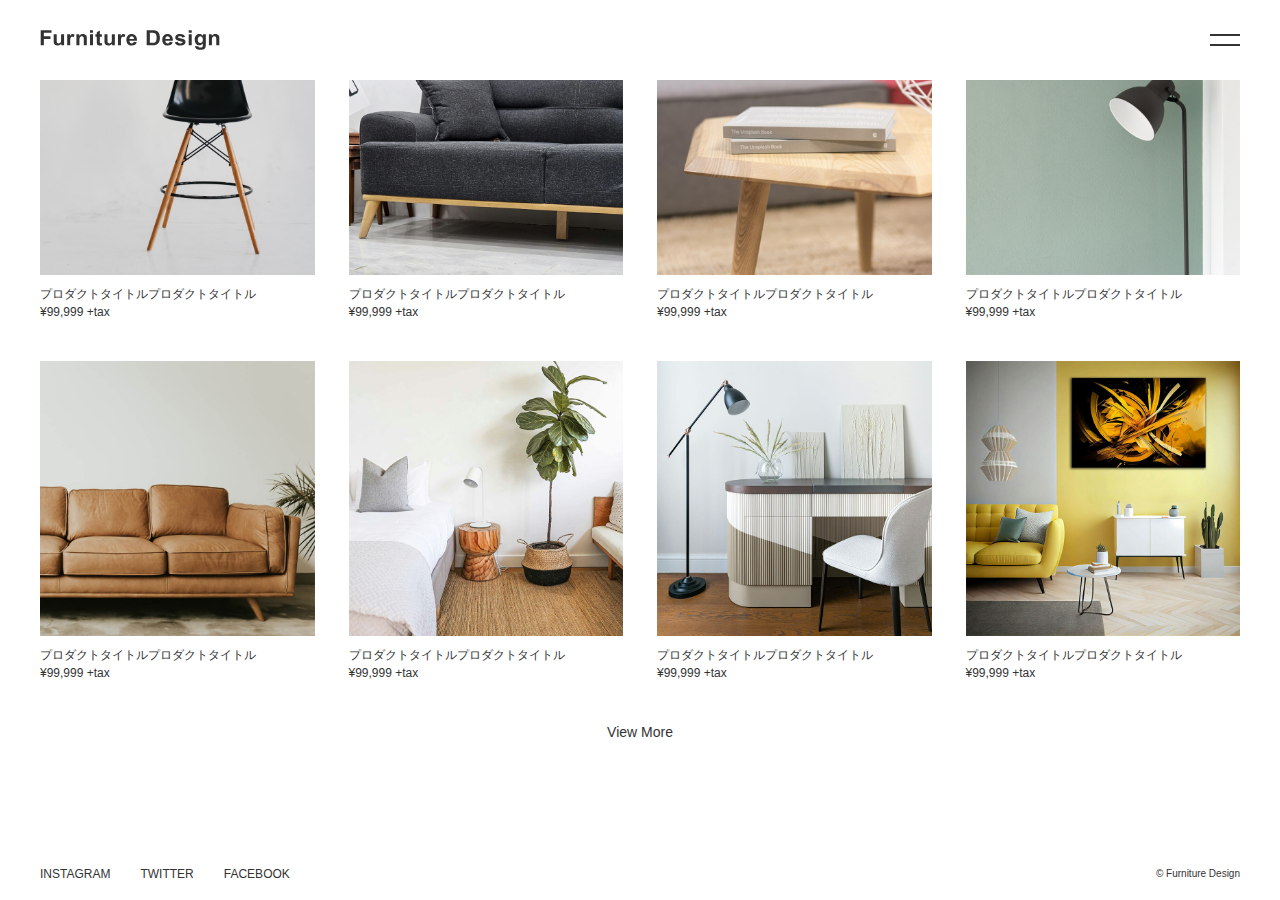
==== index.html @ 2f9ab433 "メニューリンク変更" ====
<!DOCTYPE html>
<html lang="ja">
<head>
  <meta charset="UTF-8">
  <meta name="viewport" content="width=device-width, initial-scale=1.0">
  <meta name="description" content="シンプルで質の良い、どんなお部屋にも合う家具の店">
  <title>Furniture Design</title>
  <link rel="shortcut icon" href="./img/favicon.ico" type="image/x-icon">
  <link rel="stylesheet" href="./css/reset.css">
  <link rel="stylesheet" href="./css/common.css">
</head>

<body>
  <header class="header">
    <div class="header__inner inner">
      <!-- header__logo -->
      <h1 class="header__logo">
        <a href="" class="header__link">
          <img src="./img/logo.svg" width="180" height="21" alt="シンプルで質の良い、どんなお部屋にも合う家具の店" class="header__logo-img">
        </a>
      </h1>
      <!-- header__menu -->
      <div class="header__menu-btn">
        <span class="header__menu-line"></span>
        <span class="header__menu-line"></span>

        <nav class="header__menu">
          <ul class="header__menu-list">
            <li class="header__menu-itm"><a href="./products.html" class="header__menu-link">Products</a></li>
            <li class="header__menu-itm"><a href="./about.html" class="header__menu-link">About</a></li>
            <li class="header__menu-itm"><a href="./company.html" class="header__menu-link">Company</a></li>
            <li class="header__menu-itm"><a href="mailto:xxxxx@xxx.xxx?subject=お問い合わせ" class="header__menu-link">Contact</a></li>
          </ul>
        </nav>
      </div><!-- /.header__menu -->
    </div><!-- /.header__inner -->
  </header>

  <main class="main">
    <section class="sec">
      <div class="sec__inner inner">
        <h2 class="hidden">ピックアップ</h2>
        <ul class="products__list sec__list">
          <li class="prodcut__item item1">
            <a href="" class="products__link">
              <img src="./img/item1.jpg" width="294.5" height="294.5" alt="" class="products__img">
              <div class="products__txt">
                <span class="products__title">プロダクトタイトルプロダクトタイトル</span>
                <span class="products__price">&yen;99,999 +tax</span>
              </div>
            </a>
          </li>
          <li class="prodcut__item item2">
            <a href="" class="products__link">
              <img src="./img/item2.jpg" width="294.5" height="294.5" alt="" class="products__img">
              <div class="products__txt">
                <span class="products__title">プロダクトタイトルプロダクトタイトル</span>
                <span class="products__price">&yen;99,999 +tax</span>
              </div>
            </a>
          </li>
          <li class="prodcut__item item3">
            <a href="" class="products__link">
              <img src="./img/item3.jpg" width="294.5" height="294.5" alt="" class="products__img">
              <div class="products__txt">
                <span class="products__title">プロダクトタイトルプロダクトタイトル</span>
                <span class="products__price">&yen;99,999 +tax</span>
              </div>
            </a>
          </li>
          <li class="prodcut__item item4">
            <a href="" class="products__link">
              <img src="./img/item4.jpg" width="294.5" height="294.5" alt="" class="products__img">
              <div class="products__txt">
                <span class="products__title">プロダクトタイトルプロダクトタイトル</span>
                <span class="products__price">&yen;99,999 +tax</span>
              </div>
            </a>
          </li>
          <li class="prodcut__item item5">
            <a href="" class="products__link">
              <img src="./img/item5.jpg" width="294.5" height="294.5" alt="" class="products__img">
              <div class="products__txt">
                <span class="products__title">プロダクトタイトルプロダクトタイトル</span>
                <span class="products__price">&yen;99,999 +tax</span>
              </div>
            </a>
          </li>
          <li class="prodcut__item ite61">
            <a href="" class="products__link">
              <img src="./img/item6.jpg" width="294.5" height="294.5" alt="" class="products__img">
              <div class="products__txt">
                <span class="products__title">プロダクトタイトルプロダクトタイトル</span>
                <span class="products__price">&yen;99,999 +tax</span>
              </div>
            </a>
          </li>
          <li class="prodcut__item item7">
            <a href="" class="products__link">
              <img src="./img/item7.jpg" width="294.5" height="294.5" alt="" class="products__img">
              <div class="products__txt">
                <span class="products__title">プロダクトタイトルプロダクトタイトル</span>
                <span class="products__price">&yen;99,999 +tax</span>
              </div>
            </a>
          </li>
          <li class="prodcut__item item8">
            <a href="" class="products__link">
              <img src="./img/item8.jpg" width="294.5" height="294.5" alt="" class="products__img">
              <div class="products__txt">
                <span class="products__title">プロダクトタイトルプロダクトタイトル</span>
                <span class="products__price">&yen;99,999 +tax</span>
              </div>
            </a>
          </li>
        </ul>
        <a href="./products.html" class="sec__link more-link">View More</a>
      </div><!-- /.sec__inner -->
    </section>
  </main>

  <footer class="footer">
    <div class="footer__inner inner">
      <!-- footer__social-list -->
      <ul class="footer__social-list">
        <li class="social-list__item"><a href="" class="social__link footer__link">Instagram</a></li>
        <li class="social-list__item"><a href="" class="social__link footer__link">Twitter</a></li>
        <li class="social-list__item"><a href="" class="social__link footer__link">Facebook</a></li>
      </ul>
      <small class="footer__copyright">&copy; Furniture Design</small>
    </div><!-- /.footer__inner -->
  </footer>

  <!-- ハンバーガーメニュー -->
  <script>
    document.querySelector('.header__menu-btn').addEventListener('click', function () {
      document.body.classList.toggle('menu-open');
    });
  </script>
</body>
</html>
---- css/common.css ----
@charset "UTF-8";

/* ============================
* フォント、背景
* ========================= */
:root {
  /* 10px */
  --font-10: 0.625rem;
  /* 12px */
  --font-12: 0.75rem;
  /* 13px */
  --font-13: 0.8125rem;
  /* 14px */
  --font-14: 0.875rem;
  /* 16px */
  --font-16: 1rem;
  /* 18px */
  --font-18: 1.125rem;
  /* 20px */
  --font-20: 1.25rem;
  /* 24px */
  --font-24: 1.5rem;
  /* 28px */
  --font-28: 1.75rem;
  /* 32px */
  --font-32: 2rem;
  /* 36px */
  --font-36: 2.25rem;
  /* 2.5px */
  --font-40: 2.25rem;
  /* 72px */
  --font-72: 4.5rem;
  /* 14.4px */
  --text-1: 0.9rem;

  /* 文字カラー */
  --font-black: #333;
  --font-white: #fff;

  /* ラインカラー */
  --line-black: #000;
  --line-white: #fff;

  /* 背景色 */
  --bg-main: #e6e2d7;
  --bg-white: #fff;
  --bg-yellow: rgba(249, 233, 6, .6);
  --bg-red: rgba(149, 42, 38, .6);

  /* ボタンカラー */
  --btn-color: #4b4b4b;
}

/* メディアクエリ */
/* @media screen and (max-width: 900px) {
} */

/* ============================
* 共通
* ========================= */
body {
  color: var(--font-black);
  font-style: normal;
  font-family: "Hiragino Kaku Gothic ProN", "Meiryo", sans-serif;
  font-optical-sizing: auto;
  position: relative;
  min-height: 100vh;
}

a {
  display: block;
  cursor: pointer;
}

a:hover {
  cursor: pointer;
}

ol {
  list-style: none;
}

img {
  height: auto;
}

.hidden {
  display: none;
}

/* more-link */
.more-link,
.page-link {
  display: block;
  color: var(--font-black);
  font-size: var(--font-14);
  line-height: 1.5;
  text-align: center;
}

/* ============================
* セクション
* ========================= */
.inner {
  max-width: 1360px;
  padding: 0 40px;
  margin: 0 auto;
}

/* セクションタイトル */
.sec__title {
  font-size: var(--font-14);
  line-height: 1.5;
  padding-top: 120px;
  margin-bottom: 30px;
}

/* ページリンク */
.sec__link-list {
  display: flex;
  justify-content: center;
  gap: 40px;
}

/* ============================
* header
* ========================= */
.header {
  position: fixed;
  background: var(--bg-white);
  width: 100%;
  top: 0;
}

.header__inner {
  height: 80px;
  display: flex;
  justify-content: space-between;
  align-items: center;
}

/* ハンバーガメニュー */
.header__menu-btn {
  width: 30px;
  height: 30px;
  display: flex;
  flex-direction: column;
  justify-content: center;
  gap: 8px;
  cursor: pointer;
  z-index: 1001;
}

.header__menu-line {
  width: 100%;
  height: 2px;
  background-color: var(--font-black);
  transition: all 0.4s ease-in-out;
}

/* メニューオープン時のクラス */
.menu-open .header__menu-line {
  z-index: 1000000;
  background-color: var(--font-white);
}

.menu-open .header__menu-line:nth-child(1) {
  transform: rotate(45deg) translate(4px, 4px);
}

.menu-open .header__menu-line:nth-child(2) {
  transform: rotate(-45deg) translate(4px, -4px);
}

.menu-open .header__menu {
  position: fixed;
  top: 0;
  left: 0;
  width: 100%;
  height: 100%;
  background-color: rgba(0, 0, 0, 0.8);
  display: flex;
  justify-content: flex-start;
  align-items: flex-start;
  transition: right 0.4s ease;
  padding-top: 36px;
  padding-left: 50px;
  z-index: 1000;
}

.menu-open .header__menu-list {
  transform: translateX(50px);
  transition: transform 0.8s ease;
}

/* メニューのスタイル */
.header__menu {
  display: none;
}

.header__menu-list {
  position: fixed;
  list-style: none;
  padding: 0;
  margin: 0;
  display: flex;
  flex-direction: column;
  gap: 14px;
  top: 36px;
  transform: translateX(-100%);

}

.header__menu-link {
  color: #fff;
  font-size: var(--font-14);
  line-height: 1.5;
  text-transform: uppercase;
  transition: color 0.3s;
}

.header__menu-link:hover {
  opacity: 0.7;
}

/* ============================
* main
* ========================= */
.sec__inner {
  margin-bottom: 121px;
}

.products__list {
  display: grid;
  grid-template-columns: repeat(4, 1fr);
  gap: 40.5px 34px;
  margin-bottom: 40px;
}

.products__link {
  display: flex;
  flex-direction: column;
  gap: 10px;
  color: var(--font-black);
  font-size: var(--font-12);
}

.products__title,
.products__price {
  display: block;
  line-height: 1.5;
}

/* ============================
* footer
* ========================= */
.footer {
  position: absolute;
  bottom: 20px;
  left: 0;
  right: 0;
}

.footer__inner {
  display: flex;
  justify-content: space-between;
  align-items: center;
}

.footer__social-list {
  display: flex;
  gap: 30px;
  color: var(--font-black);
}

.footer__link {
  color: var(--font-black);
  font-size: var(--font-12);
  text-transform: uppercase;
}

.footer__copyright {
  font-size: var(--font-10);
}
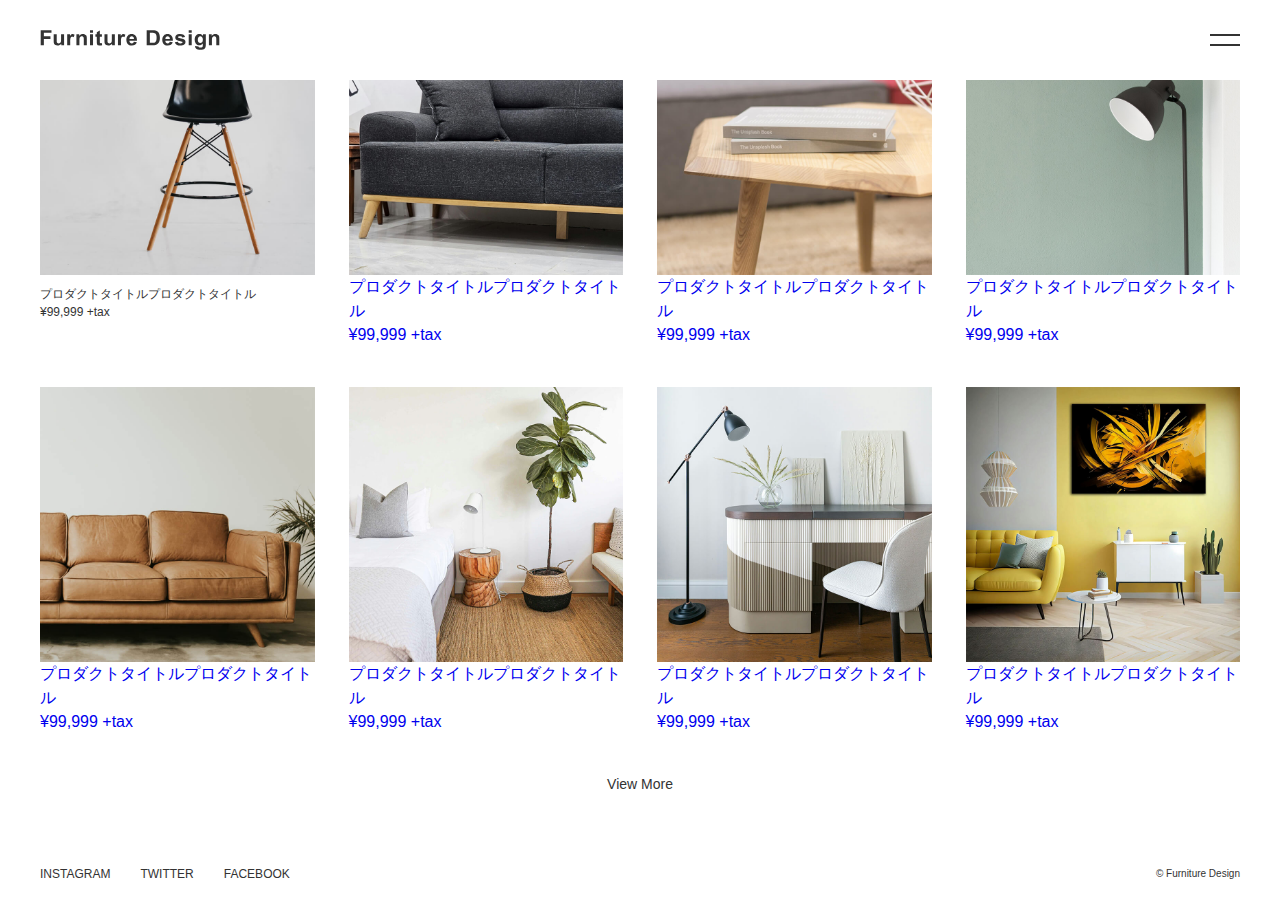
==== commit 50441e02: "商品アイテムにリンク挿入" ====
--- a/index.html
+++ b/index.html
@@ -42,7 +42,7 @@
         <h2 class="hidden">ピックアップ</h2>
         <ul class="products__list sec__list">
           <li class="prodcut__item item1">
-            <a href="" class="products__link">
+            <a href="./item1.html" class="products__link">
               <img src="./img/item1.jpg" width="294.5" height="294.5" alt="" class="products__img">
               <div class="products__txt">
                 <span class="products__title">プロダクトタイトルプロダクトタイトル</span>
@@ -51,7 +51,7 @@
             </a>
           </li>
           <li class="prodcut__item item2">
-            <a href="" class="products__link">
+            <a href="#" class="products__linkroducts">
               <img src="./img/item2.jpg" width="294.5" height="294.5" alt="" class="products__img">
               <div class="products__txt">
                 <span class="products__title">プロダクトタイトルプロダクトタイトル</span>
@@ -60,7 +60,7 @@
             </a>
           </li>
           <li class="prodcut__item item3">
-            <a href="" class="products__link">
+            <a href="#" class="products__linkroducts">
               <img src="./img/item3.jpg" width="294.5" height="294.5" alt="" class="products__img">
               <div class="products__txt">
                 <span class="products__title">プロダクトタイトルプロダクトタイトル</span>
@@ -69,7 +69,7 @@
             </a>
           </li>
           <li class="prodcut__item item4">
-            <a href="" class="products__link">
+            <a href="#" class="products__linkroducts">
               <img src="./img/item4.jpg" width="294.5" height="294.5" alt="" class="products__img">
               <div class="products__txt">
                 <span class="products__title">プロダクトタイトルプロダクトタイトル</span>
@@ -78,7 +78,7 @@
             </a>
           </li>
           <li class="prodcut__item item5">
-            <a href="" class="products__link">
+            <a href="#" class="products__linkroducts">
               <img src="./img/item5.jpg" width="294.5" height="294.5" alt="" class="products__img">
               <div class="products__txt">
                 <span class="products__title">プロダクトタイトルプロダクトタイトル</span>
@@ -87,7 +87,7 @@
             </a>
           </li>
           <li class="prodcut__item ite61">
-            <a href="" class="products__link">
+            <a href="#" class="products__linkroducts">
               <img src="./img/item6.jpg" width="294.5" height="294.5" alt="" class="products__img">
               <div class="products__txt">
                 <span class="products__title">プロダクトタイトルプロダクトタイトル</span>
@@ -96,7 +96,7 @@
             </a>
           </li>
           <li class="prodcut__item item7">
-            <a href="" class="products__link">
+            <a href="#" class="products__linkroducts">
               <img src="./img/item7.jpg" width="294.5" height="294.5" alt="" class="products__img">
               <div class="products__txt">
                 <span class="products__title">プロダクトタイトルプロダクトタイトル</span>
@@ -105,7 +105,7 @@
             </a>
           </li>
           <li class="prodcut__item item8">
-            <a href="" class="products__link">
+            <a href="#" class="products__linkroducts">
               <img src="./img/item8.jpg" width="294.5" height="294.5" alt="" class="products__img">
               <div class="products__txt">
                 <span class="products__title">プロダクトタイトルプロダクトタイトル</span>
--- a/css/common.css
+++ b/css/common.css
@@ -224,7 +224,7 @@
 }
 
 /* ============================
-* main
+*  main
 * ========================= */
 .sec__inner {
   margin-bottom: 121px;
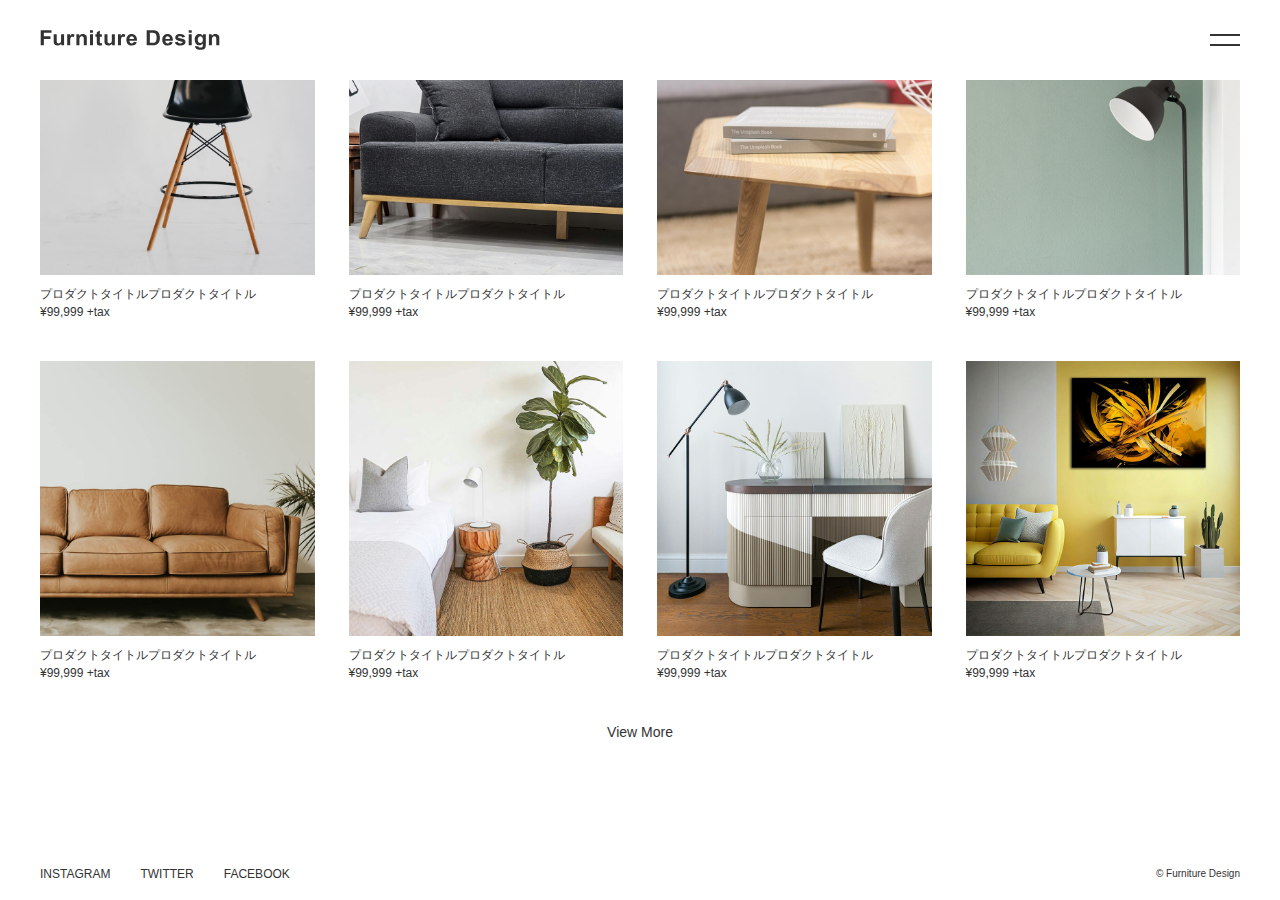
==== commit 5d5fc0ef: "Revert "商品アイテムにリンク挿入"" ====
--- a/index.html
+++ b/index.html
@@ -42,7 +42,7 @@
         <h2 class="hidden">ピックアップ</h2>
         <ul class="products__list sec__list">
           <li class="prodcut__item item1">
-            <a href="./item1.html" class="products__link">
+            <a href="" class="products__link">
               <img src="./img/item1.jpg" width="294.5" height="294.5" alt="" class="products__img">
               <div class="products__txt">
                 <span class="products__title">プロダクトタイトルプロダクトタイトル</span>
@@ -51,7 +51,7 @@
             </a>
           </li>
           <li class="prodcut__item item2">
-            <a href="#" class="products__linkroducts">
+            <a href="" class="products__link">
               <img src="./img/item2.jpg" width="294.5" height="294.5" alt="" class="products__img">
               <div class="products__txt">
                 <span class="products__title">プロダクトタイトルプロダクトタイトル</span>
@@ -60,7 +60,7 @@
             </a>
           </li>
           <li class="prodcut__item item3">
-            <a href="#" class="products__linkroducts">
+            <a href="" class="products__link">
               <img src="./img/item3.jpg" width="294.5" height="294.5" alt="" class="products__img">
               <div class="products__txt">
                 <span class="products__title">プロダクトタイトルプロダクトタイトル</span>
@@ -69,7 +69,7 @@
             </a>
           </li>
           <li class="prodcut__item item4">
-            <a href="#" class="products__linkroducts">
+            <a href="" class="products__link">
               <img src="./img/item4.jpg" width="294.5" height="294.5" alt="" class="products__img">
               <div class="products__txt">
                 <span class="products__title">プロダクトタイトルプロダクトタイトル</span>
@@ -78,7 +78,7 @@
             </a>
           </li>
           <li class="prodcut__item item5">
-            <a href="#" class="products__linkroducts">
+            <a href="" class="products__link">
               <img src="./img/item5.jpg" width="294.5" height="294.5" alt="" class="products__img">
               <div class="products__txt">
                 <span class="products__title">プロダクトタイトルプロダクトタイトル</span>
@@ -87,7 +87,7 @@
             </a>
           </li>
           <li class="prodcut__item ite61">
-            <a href="#" class="products__linkroducts">
+            <a href="" class="products__link">
               <img src="./img/item6.jpg" width="294.5" height="294.5" alt="" class="products__img">
               <div class="products__txt">
                 <span class="products__title">プロダクトタイトルプロダクトタイトル</span>
@@ -96,7 +96,7 @@
             </a>
           </li>
           <li class="prodcut__item item7">
-            <a href="#" class="products__linkroducts">
+            <a href="" class="products__link">
               <img src="./img/item7.jpg" width="294.5" height="294.5" alt="" class="products__img">
               <div class="products__txt">
                 <span class="products__title">プロダクトタイトルプロダクトタイトル</span>
@@ -105,7 +105,7 @@
             </a>
           </li>
           <li class="prodcut__item item8">
-            <a href="#" class="products__linkroducts">
+            <a href="" class="products__link">
               <img src="./img/item8.jpg" width="294.5" height="294.5" alt="" class="products__img">
               <div class="products__txt">
                 <span class="products__title">プロダクトタイトルプロダクトタイトル</span>
